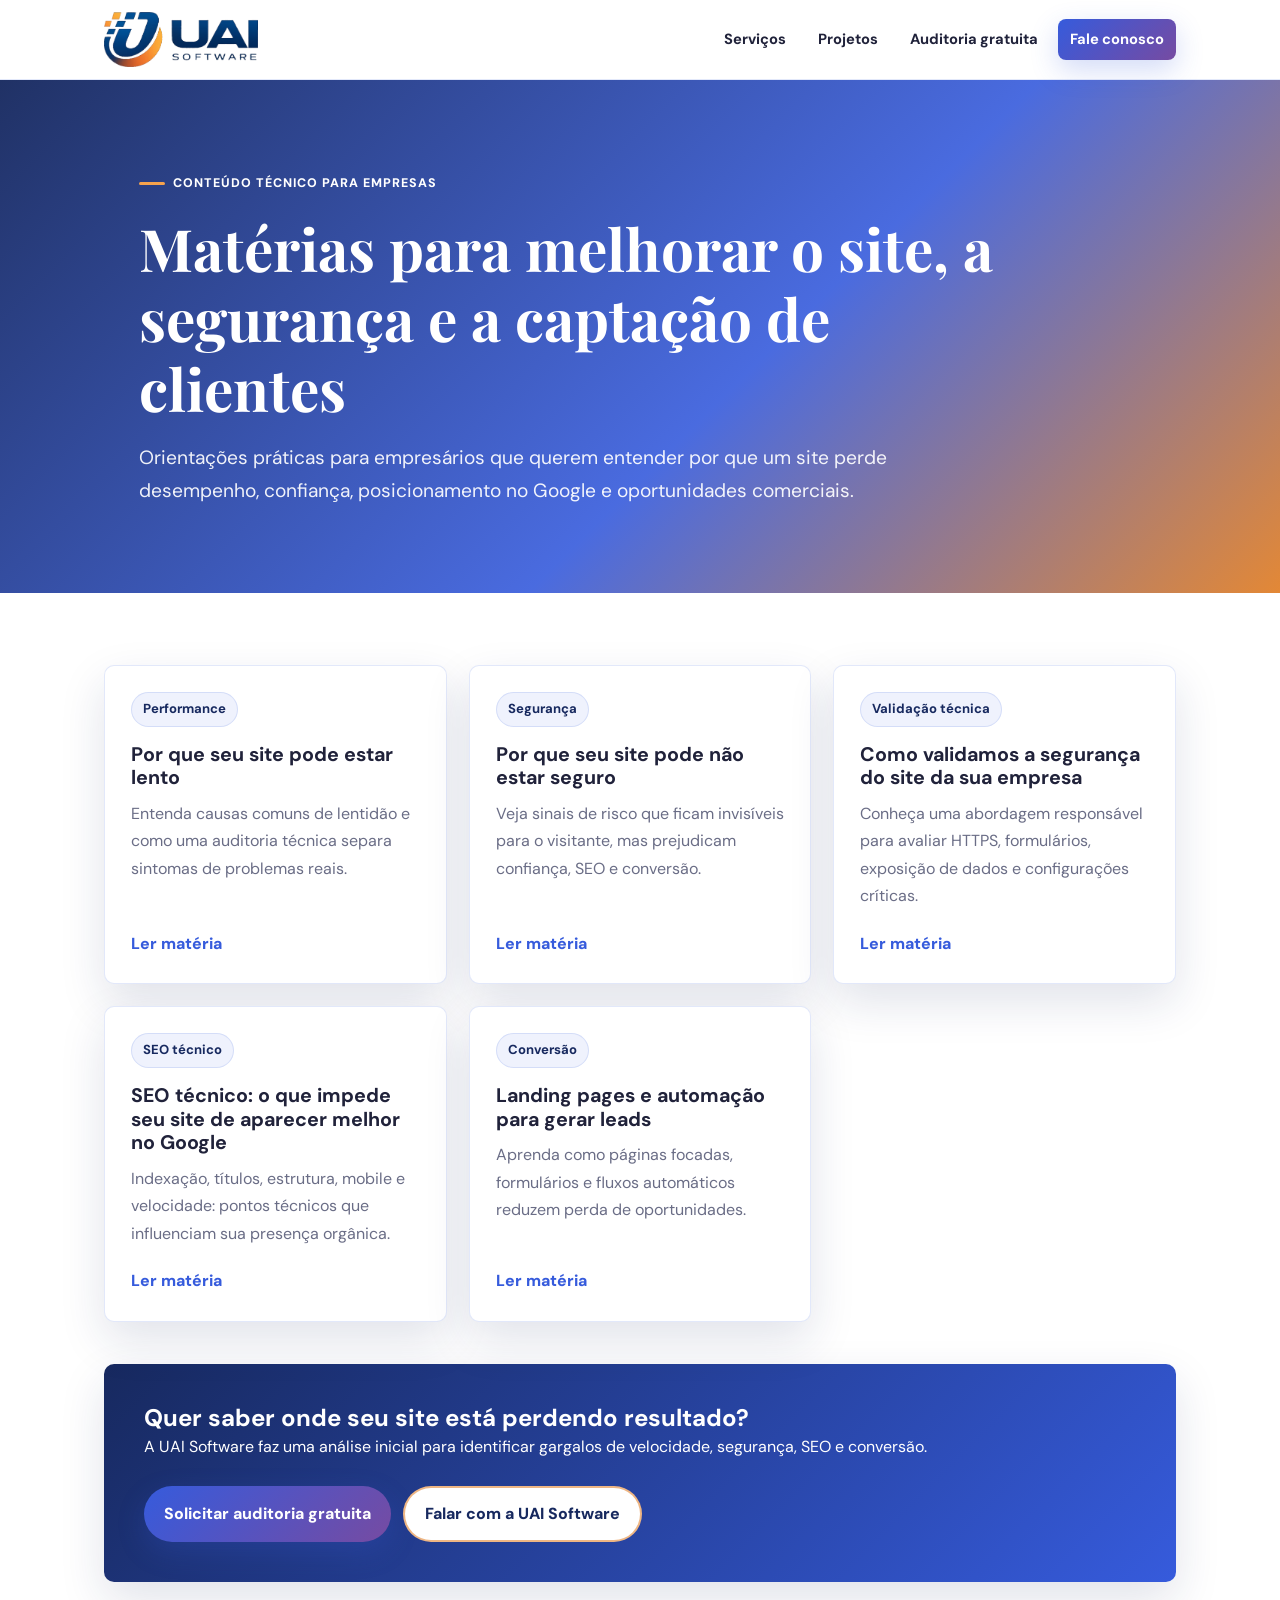
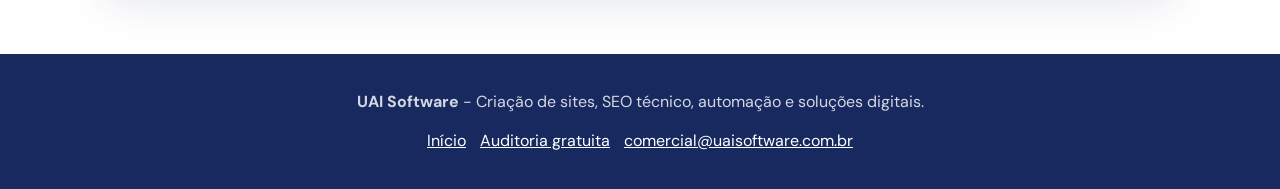
==== materias/index.html @ 0e141f02 "Adiciona materias SEO sobre servicos digitais" ====
<!DOCTYPE html>
<html lang="pt-BR" prefix="og: https://ogp.me/ns#">
<head>
  <meta charset="UTF-8">
  <meta name="viewport" content="width=device-width, initial-scale=1.0">
  <title>Matérias sobre sites, SEO e automação | UAI Software</title>
  <meta name="description" content="Conteúdos da UAI Software sobre site lento, segurança, SEO técnico, landing pages e automação digital para empresas.">
  <meta name="robots" content="index, follow, max-snippet:-1, max-image-preview:large">
  <link rel="canonical" href="https://uaisoftware.com.br/materias/">
  <meta property="og:type" content="website">
  <meta property="og:site_name" content="UAI Software">
  <meta property="og:title" content="Matérias sobre sites, SEO e automação | UAI Software">
  <meta property="og:description" content="Aprenda a identificar problemas de performance, segurança, SEO e conversão no site da sua empresa.">
  <meta property="og:url" content="https://uaisoftware.com.br/materias/">
  <meta property="og:image" content="https://uaisoftware.com.br/assets/uai-software-logo.webp">
  <meta property="og:locale" content="pt_BR">
  <link rel="preconnect" href="https://fonts.googleapis.com">
  <link rel="preconnect" href="https://fonts.gstatic.com" crossorigin>
  <link href="https://fonts.googleapis.com/css2?family=DM+Sans:wght@400;500;700;800&family=Playfair+Display:wght@700&display=swap" rel="stylesheet">
  <link rel="stylesheet" href="materias.css">
  <script type="application/ld+json">{"@context":"https://schema.org","@type":"CollectionPage","name":"Matérias sobre sites, SEO e automação","url":"https://uaisoftware.com.br/materias/","publisher":{"@type":"Organization","name":"UAI Software","url":"https://uaisoftware.com.br/","logo":{"@type":"ImageObject","url":"https://uaisoftware.com.br/assets/uai-software-logo.webp"}}}</script>
</head>
<body>
  <header class="site-header"><nav class="nav" aria-label="Menu principal"><a class="brand" href="../index.html" aria-label="UAI Software"><img src="../assets/uai-software-logo.webp" alt="UAI Software" width="154" height="56"></a><ul class="nav-links"><li><a href="../index.html#servicos">Serviços</a></li><li><a href="../index.html#projetos">Projetos</a></li><li><a href="../auditoria.html">Auditoria gratuita</a></li><li><a class="nav-cta" href="../index.html#contato">Fale conosco</a></li></ul></nav></header>
  <main>
    <section class="hero"><div class="hero-inner"><span class="kicker">Conteúdo técnico para empresas</span><h1>Matérias para melhorar o site, a segurança e a captação de clientes</h1><p>Orientações práticas para empresários que querem entender por que um site perde desempenho, confiança, posicionamento no Google e oportunidades comerciais.</p></div></section>
    <section class="wrap"><div class="listing-grid">
      <article class="listing-card"><span class="tag">Performance</span><h2>Por que seu site pode estar lento</h2><p>Entenda causas comuns de lentidão e como uma auditoria técnica separa sintomas de problemas reais.</p><a href="por-que-seu-site-pode-estar-lento.html">Ler matéria</a></article>
      <article class="listing-card"><span class="tag">Segurança</span><h2>Por que seu site pode não estar seguro</h2><p>Veja sinais de risco que ficam invisíveis para o visitante, mas prejudicam confiança, SEO e conversão.</p><a href="por-que-seu-site-nao-parece-seguro.html">Ler matéria</a></article>
      <article class="listing-card"><span class="tag">Validação técnica</span><h2>Como validamos a segurança do site da sua empresa</h2><p>Conheça uma abordagem responsável para avaliar HTTPS, formulários, exposição de dados e configurações críticas.</p><a href="como-validamos-a-seguranca-do-site-da-sua-empresa.html">Ler matéria</a></article>
      <article class="listing-card"><span class="tag">SEO técnico</span><h2>SEO técnico: o que impede seu site de aparecer melhor no Google</h2><p>Indexação, títulos, estrutura, mobile e velocidade: pontos técnicos que influenciam sua presença orgânica.</p><a href="seo-tecnico-para-aparecer-no-google.html">Ler matéria</a></article>
      <article class="listing-card"><span class="tag">Conversão</span><h2>Landing pages e automação para gerar leads</h2><p>Aprenda como páginas focadas, formulários e fluxos automáticos reduzem perda de oportunidades.</p><a href="landing-pages-e-automacao-para-gerar-leads.html">Ler matéria</a></article>
    </div><div class="cta-band"><h2>Quer saber onde seu site está perdendo resultado?</h2><p>A UAI Software faz uma análise inicial para identificar gargalos de velocidade, segurança, SEO e conversão.</p><div class="button-row"><a class="button-primary" href="../auditoria.html">Solicitar auditoria gratuita</a><a class="button-secondary" href="../index.html#contato">Falar com a UAI Software</a></div></div></section>
  </main>
  <footer class="site-footer"><div class="wrap"><p><strong>UAI Software</strong> - Criação de sites, SEO técnico, automação e soluções digitais.</p><div class="footer-links"><a href="../index.html">Início</a><a href="../auditoria.html">Auditoria gratuita</a><a href="mailto:comercial@uaisoftware.com.br">comercial@uaisoftware.com.br</a></div></div></footer>
</body>
</html>
---- materias/materias.css ----
*,*::before,*::after{box-sizing:border-box;margin:0;padding:0}:root{--blue:#365bdc;--blue-dark:#17295f;--purple:#667eea;--violet:#764ba2;--orange:#e07b20;--text:#20223a;--body:#44465c;--muted:#6a6d86;--soft:#f7f8fd;--card:#fff;--border:rgba(54,91,220,.14);--shadow:0 18px 46px rgba(23,41,95,.13)}body{font-family:'DM Sans',Arial,sans-serif;color:var(--body);background:#fff;line-height:1.72}a{color:var(--blue)}a:hover{color:var(--orange)}.site-header{position:sticky;top:0;z-index:20;background:rgba(255,255,255,.94);border-bottom:1px solid var(--border);backdrop-filter:blur(12px)}.nav{max-width:1120px;margin:0 auto;min-height:68px;padding:12px 24px;display:flex;align-items:center;justify-content:space-between;gap:22px}.brand img{width:154px;height:auto;display:block}.nav-links{display:flex;align-items:center;gap:8px;list-style:none;flex-wrap:wrap;justify-content:flex-end}.nav-links a{display:inline-flex;align-items:center;min-height:38px;padding:8px 12px;border-radius:8px;color:var(--text);font-size:.92rem;font-weight:700;text-decoration:none}.nav-links a:hover{background:rgba(224,123,32,.1);color:var(--blue-dark)}.nav-links .nav-cta,.button-primary{background:linear-gradient(135deg,var(--blue),var(--violet));color:#fff;box-shadow:0 10px 28px rgba(54,91,220,.22)}.hero{background:linear-gradient(135deg,rgba(23,41,95,.96),rgba(54,91,220,.9) 58%,rgba(224,123,32,.9));color:#fff}.hero-inner{max-width:1050px;margin:0 auto;padding:clamp(54px,8vw,86px) 24px}.kicker{display:inline-flex;align-items:center;gap:8px;color:#fff;font-weight:800;font-size:.78rem;letter-spacing:.08em;text-transform:uppercase;margin-bottom:18px}.kicker::before{content:'';width:26px;height:3px;border-radius:999px;background:#f6a34d}h1,h2,h3{color:var(--text);line-height:1.2}.hero h1{max-width:860px;color:#fff;font-family:'Playfair Display',Georgia,serif;font-size:clamp(2rem,5vw,3.65rem);margin-bottom:18px}.hero p{max-width:760px;color:rgba(255,255,255,.92);font-size:clamp(1rem,2vw,1.2rem)}.article-meta{margin-top:24px;display:flex;flex-wrap:wrap;gap:10px}.article-meta span,.tag{display:inline-flex;align-items:center;min-height:30px;padding:5px 11px;border-radius:999px;background:rgba(255,255,255,.16);border:1px solid rgba(255,255,255,.28);color:#fff;font-size:.82rem;font-weight:700}.wrap{max-width:1120px;margin:0 auto;padding:clamp(42px,7vw,72px) 24px}.article-layout{display:grid;grid-template-columns:minmax(0,1fr) 300px;gap:36px;align-items:start}.article-card,.side-card,.listing-card,.cta-band{background:var(--card);border:1px solid var(--border);border-radius:10px;box-shadow:var(--shadow)}.article-card{padding:clamp(28px,5vw,52px)}.article-content p,.article-content ul{margin-bottom:20px}.article-content h2{font-family:'Playfair Display',Georgia,serif;font-size:clamp(1.45rem,3vw,2rem);margin:34px 0 14px}.article-content ul{padding-left:22px}.article-content li+li{margin-top:8px}.lead{font-size:1.08rem;color:var(--text);border-left:4px solid var(--orange);padding-left:18px;margin-bottom:28px}.note{background:linear-gradient(135deg,rgba(54,91,220,.08),rgba(224,123,32,.08));border-left:4px solid var(--blue);border-radius:8px;padding:18px 20px;margin:26px 0;color:var(--text)}.side-card{padding:22px;position:sticky;top:92px}.side-card h2{font-size:1.05rem;margin-bottom:10px}.side-card p{color:var(--muted);font-size:.92rem;margin-bottom:16px}.side-card ul{list-style:none;display:grid;gap:10px}.side-card a{display:block;padding:10px 12px;border-radius:8px;background:var(--soft);text-decoration:none;font-weight:700;font-size:.9rem}.button-row{display:flex;flex-wrap:wrap;gap:12px;margin-top:26px}.button-primary,.button-secondary{display:inline-flex;align-items:center;justify-content:center;min-height:46px;padding:12px 20px;border-radius:999px;font-weight:800;text-decoration:none}.button-secondary{border:2px solid rgba(224,123,32,.55);color:var(--blue-dark);background:#fff}.listing-grid{display:grid;grid-template-columns:repeat(auto-fit,minmax(260px,1fr));gap:22px}.listing-card{padding:26px;display:flex;flex-direction:column}.listing-card .tag{align-self:flex-start;background:rgba(54,91,220,.08);border-color:rgba(54,91,220,.14);color:var(--blue-dark);margin-bottom:16px}.listing-card h2,.listing-card h3{font-size:1.23rem;margin-bottom:10px}.listing-card p{color:var(--muted);margin-bottom:20px}.listing-card a{margin-top:auto;font-weight:800;text-decoration:none}.cta-band{margin-top:42px;padding:clamp(26px,5vw,40px);background:linear-gradient(135deg,var(--blue-dark),var(--blue));color:#fff;border:none}.cta-band h2,.cta-band p{color:#fff}.site-footer{background:var(--blue-dark);color:rgba(255,255,255,.82);text-align:center}.site-footer .wrap{padding-top:34px;padding-bottom:34px}.site-footer a{color:#fff}.footer-links{display:flex;justify-content:center;flex-wrap:wrap;gap:14px;margin-top:12px}@media(max-width:840px){.nav{align-items:flex-start;flex-direction:column}.nav-links{justify-content:flex-start}.article-layout{grid-template-columns:1fr}.side-card{position:static}}
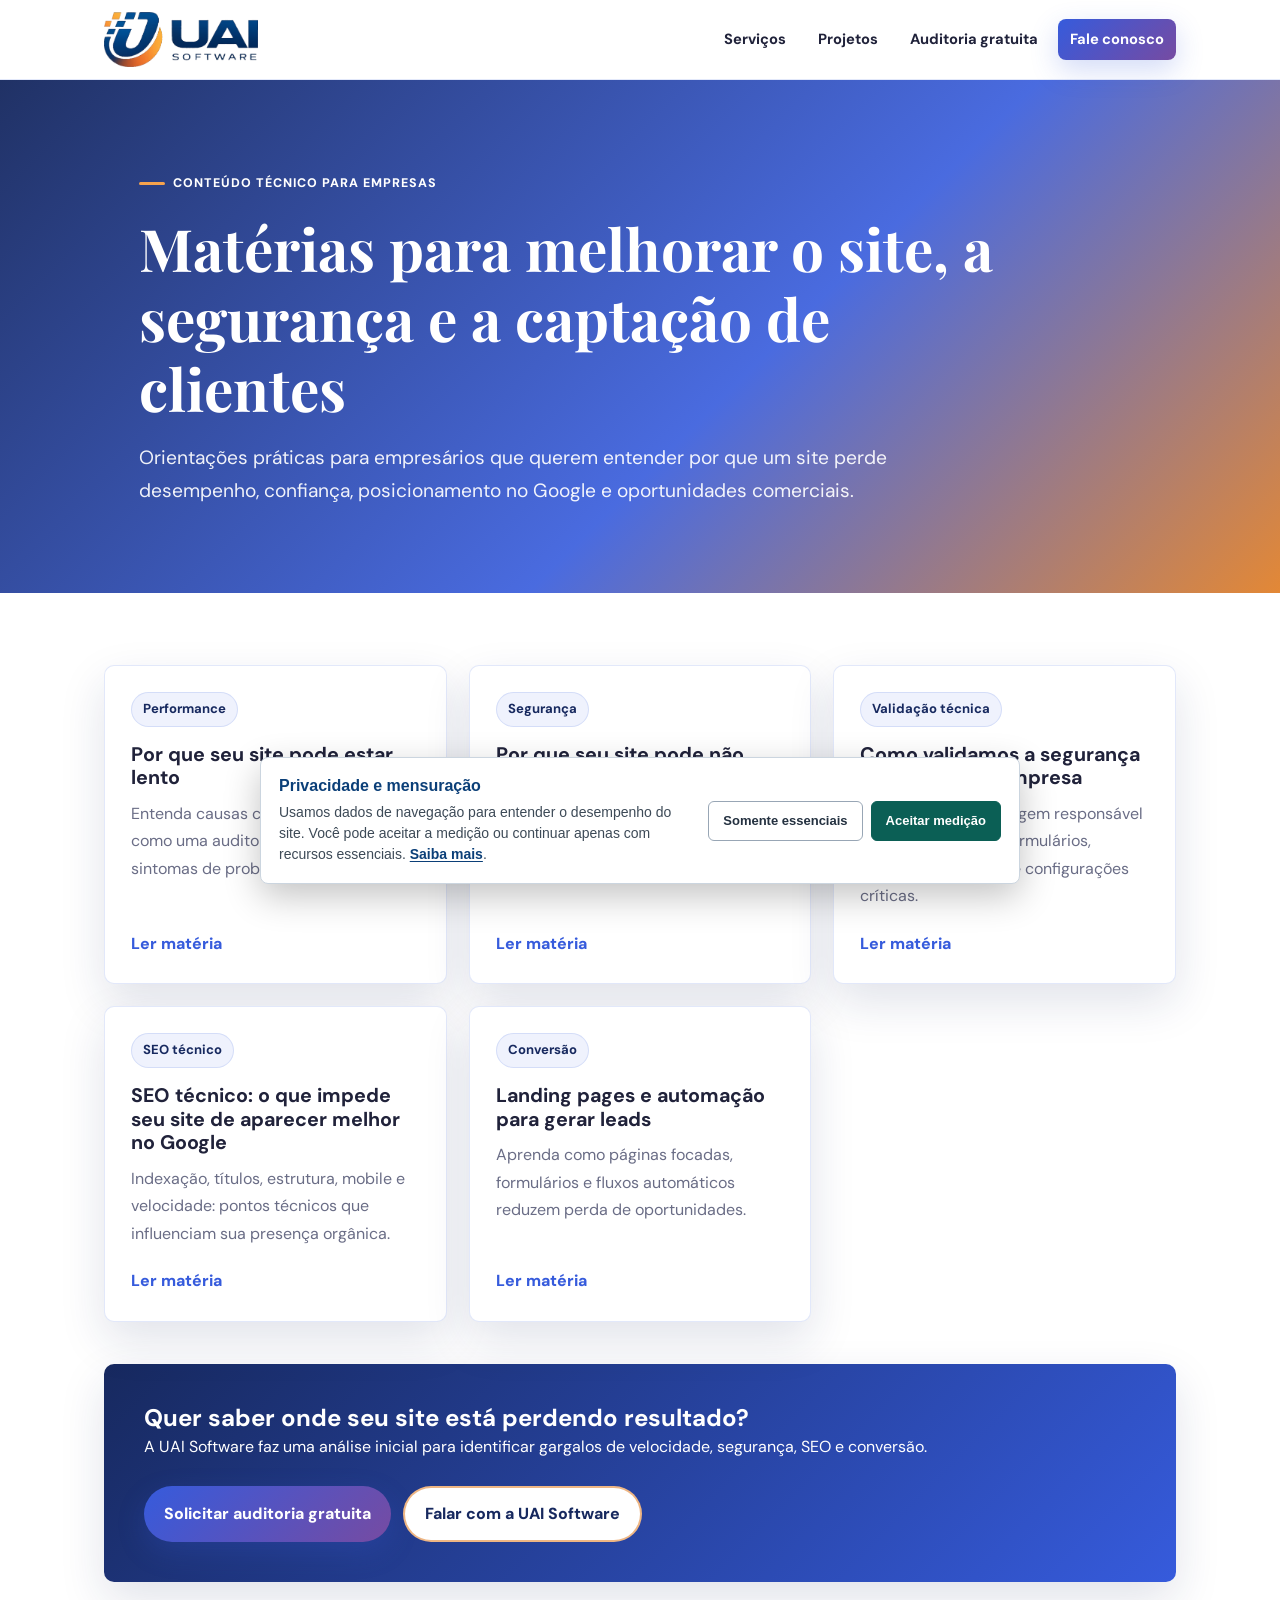
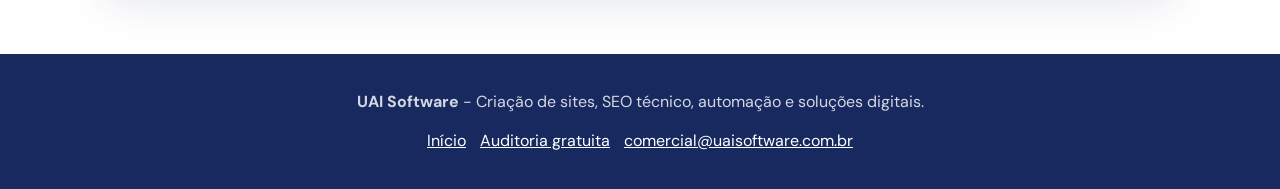
==== commit 2ed5d8d8: "Corrige mensuracao do Analytics e conversoes" ====
--- a/materias/index.html
+++ b/materias/index.html
@@ -18,6 +18,8 @@
   <link rel="preconnect" href="https://fonts.gstatic.com" crossorigin>
   <link href="https://fonts.googleapis.com/css2?family=DM+Sans:wght@400;500;700;800&family=Playfair+Display:wght@700&display=swap" rel="stylesheet">
   <link rel="stylesheet" href="materias.css">
+  <link rel="stylesheet" href="/assets/analytics.css?v=20260724-1">
+  <script src="/assets/analytics.js?v=20260724-1"></script>
   <script type="application/ld+json">{"@context":"https://schema.org","@type":"CollectionPage","name":"Matérias sobre sites, SEO e automação","url":"https://uaisoftware.com.br/materias/","publisher":{"@type":"Organization","name":"UAI Software","url":"https://uaisoftware.com.br/","logo":{"@type":"ImageObject","url":"https://uaisoftware.com.br/assets/uai-software-logo.webp"}}}</script>
 </head>
 <body>
@@ -34,4 +36,4 @@
   </main>
   <footer class="site-footer"><div class="wrap"><p><strong>UAI Software</strong> - Criação de sites, SEO técnico, automação e soluções digitais.</p><div class="footer-links"><a href="../index.html">Início</a><a href="../auditoria.html">Auditoria gratuita</a><a href="mailto:comercial@uaisoftware.com.br">comercial@uaisoftware.com.br</a></div></div></footer>
 </body>
-</html>+</html>
--- a/assets/analytics.css
+++ b/assets/analytics.css
@@ -0,0 +1,139 @@
+.uai-privacy-panel,
+.uai-privacy-manage,
+.uai-privacy-button {
+    box-sizing: border-box;
+    font-family: Arial, sans-serif;
+    letter-spacing: 0;
+}
+
+.uai-privacy-panel[hidden],
+.uai-privacy-manage[hidden] {
+    display: none !important;
+}
+
+.uai-privacy-panel {
+    position: fixed;
+    z-index: 10000;
+    right: 16px;
+    bottom: 16px;
+    left: 16px;
+    display: flex;
+    align-items: center;
+    justify-content: space-between;
+    gap: 24px;
+    width: min(760px, calc(100% - 32px));
+    max-height: calc(100vh - 32px);
+    margin: 0 auto;
+    padding: 18px;
+    overflow: auto;
+    color: #18212b;
+    background: #ffffff;
+    border: 1px solid #cbd5df;
+    border-radius: 8px;
+    box-shadow: 0 12px 36px rgba(0, 0, 0, 0.24);
+}
+
+.uai-privacy-panel__copy {
+    min-width: 0;
+}
+
+.uai-privacy-panel__copy strong {
+    display: block;
+    margin: 0 0 6px;
+    color: #0b3f78;
+    font-size: 16px;
+    line-height: 1.25;
+}
+
+.uai-privacy-panel__copy p {
+    margin: 0;
+    color: #3d4a57;
+    font-size: 14px;
+    line-height: 1.5;
+}
+
+.uai-privacy-panel__copy a {
+    color: #0b3f78;
+    font-weight: 700;
+    text-decoration: underline;
+    text-underline-offset: 2px;
+}
+
+.uai-privacy-panel__actions {
+    display: flex;
+    flex: 0 0 auto;
+    gap: 8px;
+}
+
+.uai-privacy-button,
+.uai-privacy-manage {
+    min-height: 40px;
+    padding: 9px 14px;
+    border: 1px solid transparent;
+    border-radius: 6px;
+    cursor: pointer;
+    font-size: 13px;
+    font-weight: 700;
+    line-height: 1.2;
+}
+
+.uai-privacy-button--primary {
+    color: #ffffff;
+    background: #0b5f55;
+    border-color: #0b5f55;
+}
+
+.uai-privacy-button--secondary {
+    color: #243140;
+    background: #ffffff;
+    border-color: #98a6b5;
+}
+
+.uai-privacy-manage {
+    position: fixed;
+    z-index: 9999;
+    bottom: 12px;
+    left: 12px;
+    min-height: 32px;
+    padding: 6px 10px;
+    color: #ffffff;
+    background: #253240;
+    border-color: rgba(255, 255, 255, 0.35);
+    box-shadow: 0 4px 16px rgba(0, 0, 0, 0.2);
+    font-size: 12px;
+}
+
+.uai-privacy-button:hover,
+.uai-privacy-manage:hover {
+    filter: brightness(0.94);
+}
+
+.uai-privacy-button:focus-visible,
+.uai-privacy-manage:focus-visible,
+.uai-privacy-panel__copy a:focus-visible {
+    outline: 3px solid #f0b429;
+    outline-offset: 2px;
+}
+
+@media (max-width: 720px) {
+    .uai-privacy-panel {
+        bottom: 76px;
+        flex-direction: column;
+        align-items: stretch;
+        gap: 14px;
+        padding: 16px;
+    }
+
+    .uai-privacy-panel__actions {
+        display: grid;
+        grid-template-columns: 1fr;
+    }
+
+    .uai-privacy-button {
+        width: 100%;
+    }
+
+    .uai-privacy-manage {
+        bottom: 76px;
+    }
+}
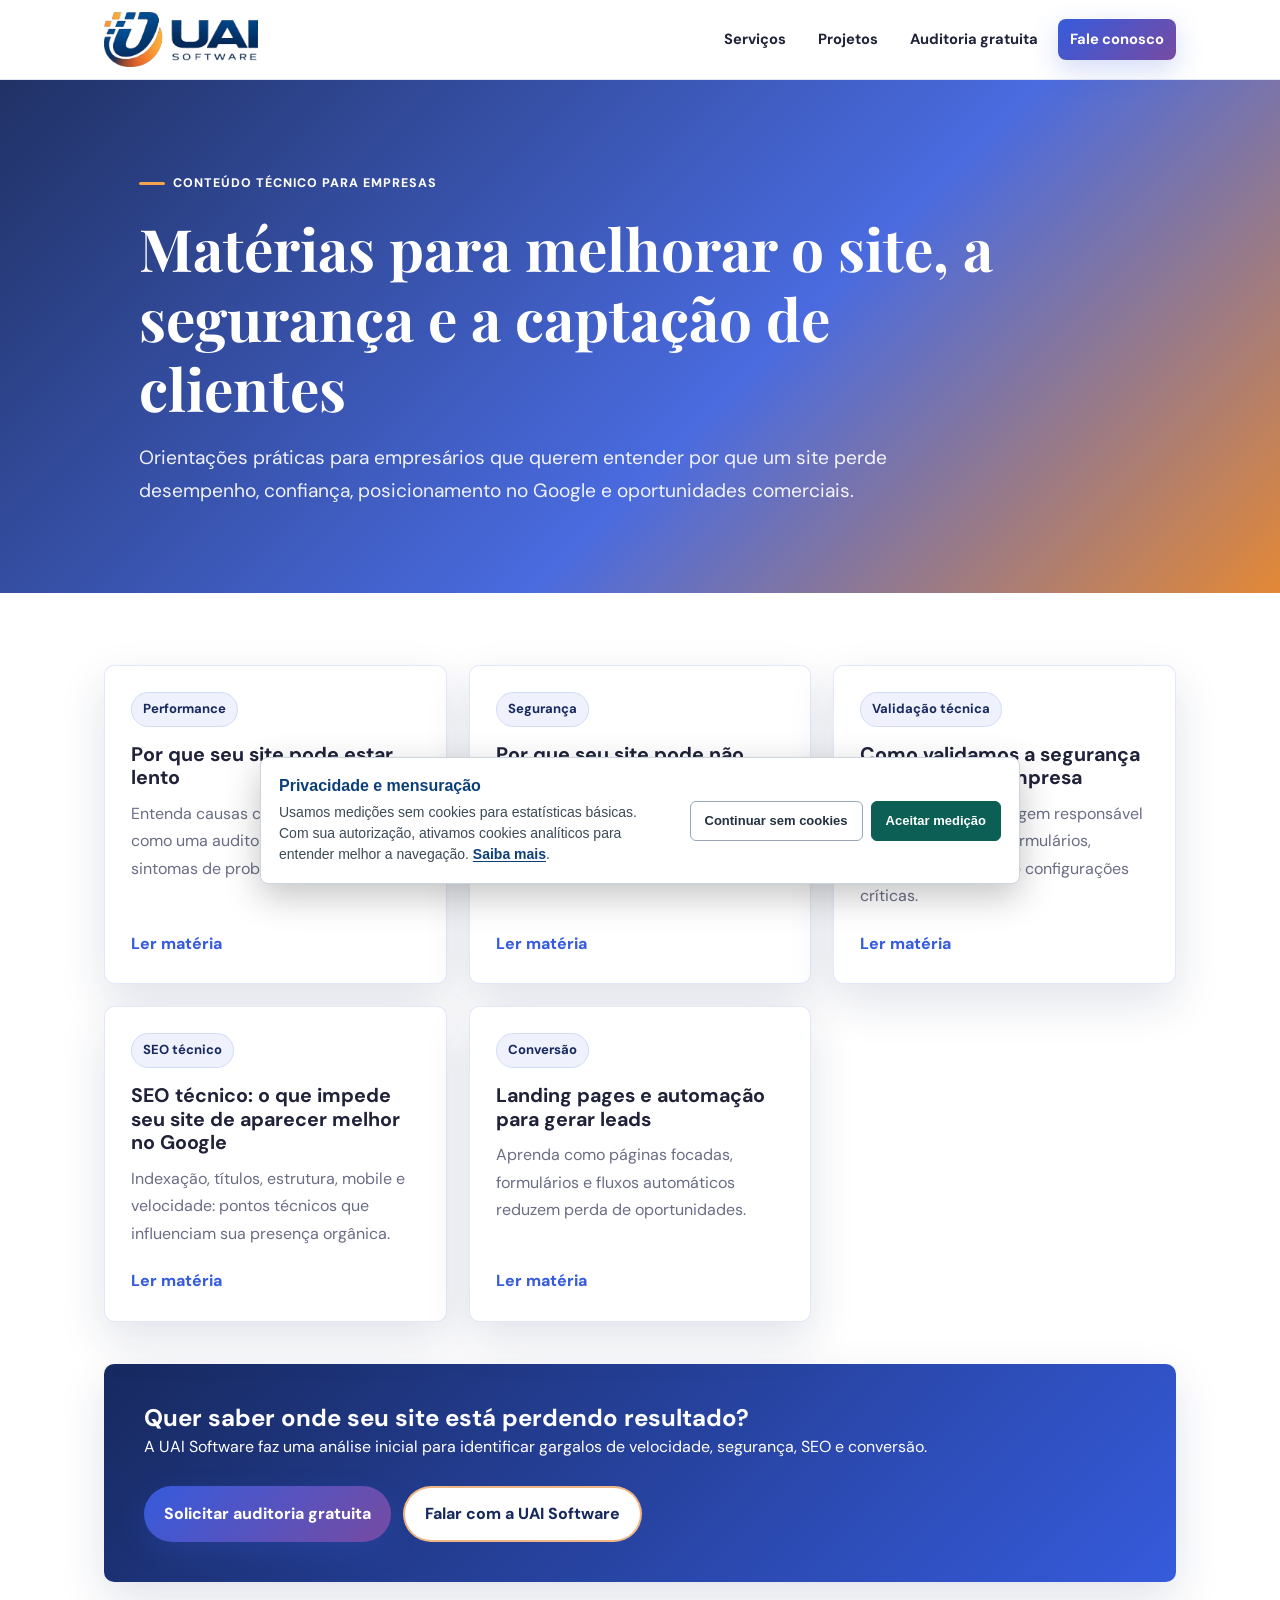
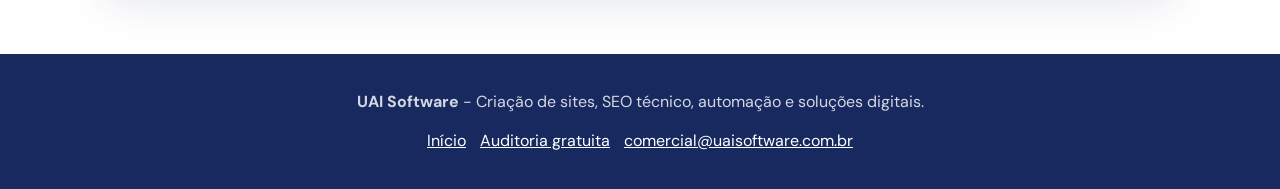
==== commit 4a985adb: "Melhora SEO, mensuracao e desempenho do site" ====
--- a/materias/index.html
+++ b/materias/index.html
@@ -19,7 +19,7 @@
   <link href="https://fonts.googleapis.com/css2?family=DM+Sans:wght@400;500;700;800&family=Playfair+Display:wght@700&display=swap" rel="stylesheet">
   <link rel="stylesheet" href="materias.css">
   <link rel="stylesheet" href="/assets/analytics.css?v=20260724-1">
-  <script src="/assets/analytics.js?v=20260724-1"></script>
+  <script src="/assets/analytics.js?v=20260904-1"></script>
   <script type="application/ld+json">{"@context":"https://schema.org","@type":"CollectionPage","name":"Matérias sobre sites, SEO e automação","url":"https://uaisoftware.com.br/materias/","publisher":{"@type":"Organization","name":"UAI Software","url":"https://uaisoftware.com.br/","logo":{"@type":"ImageObject","url":"https://uaisoftware.com.br/assets/uai-software-logo.webp"}}}</script>
 </head>
 <body>
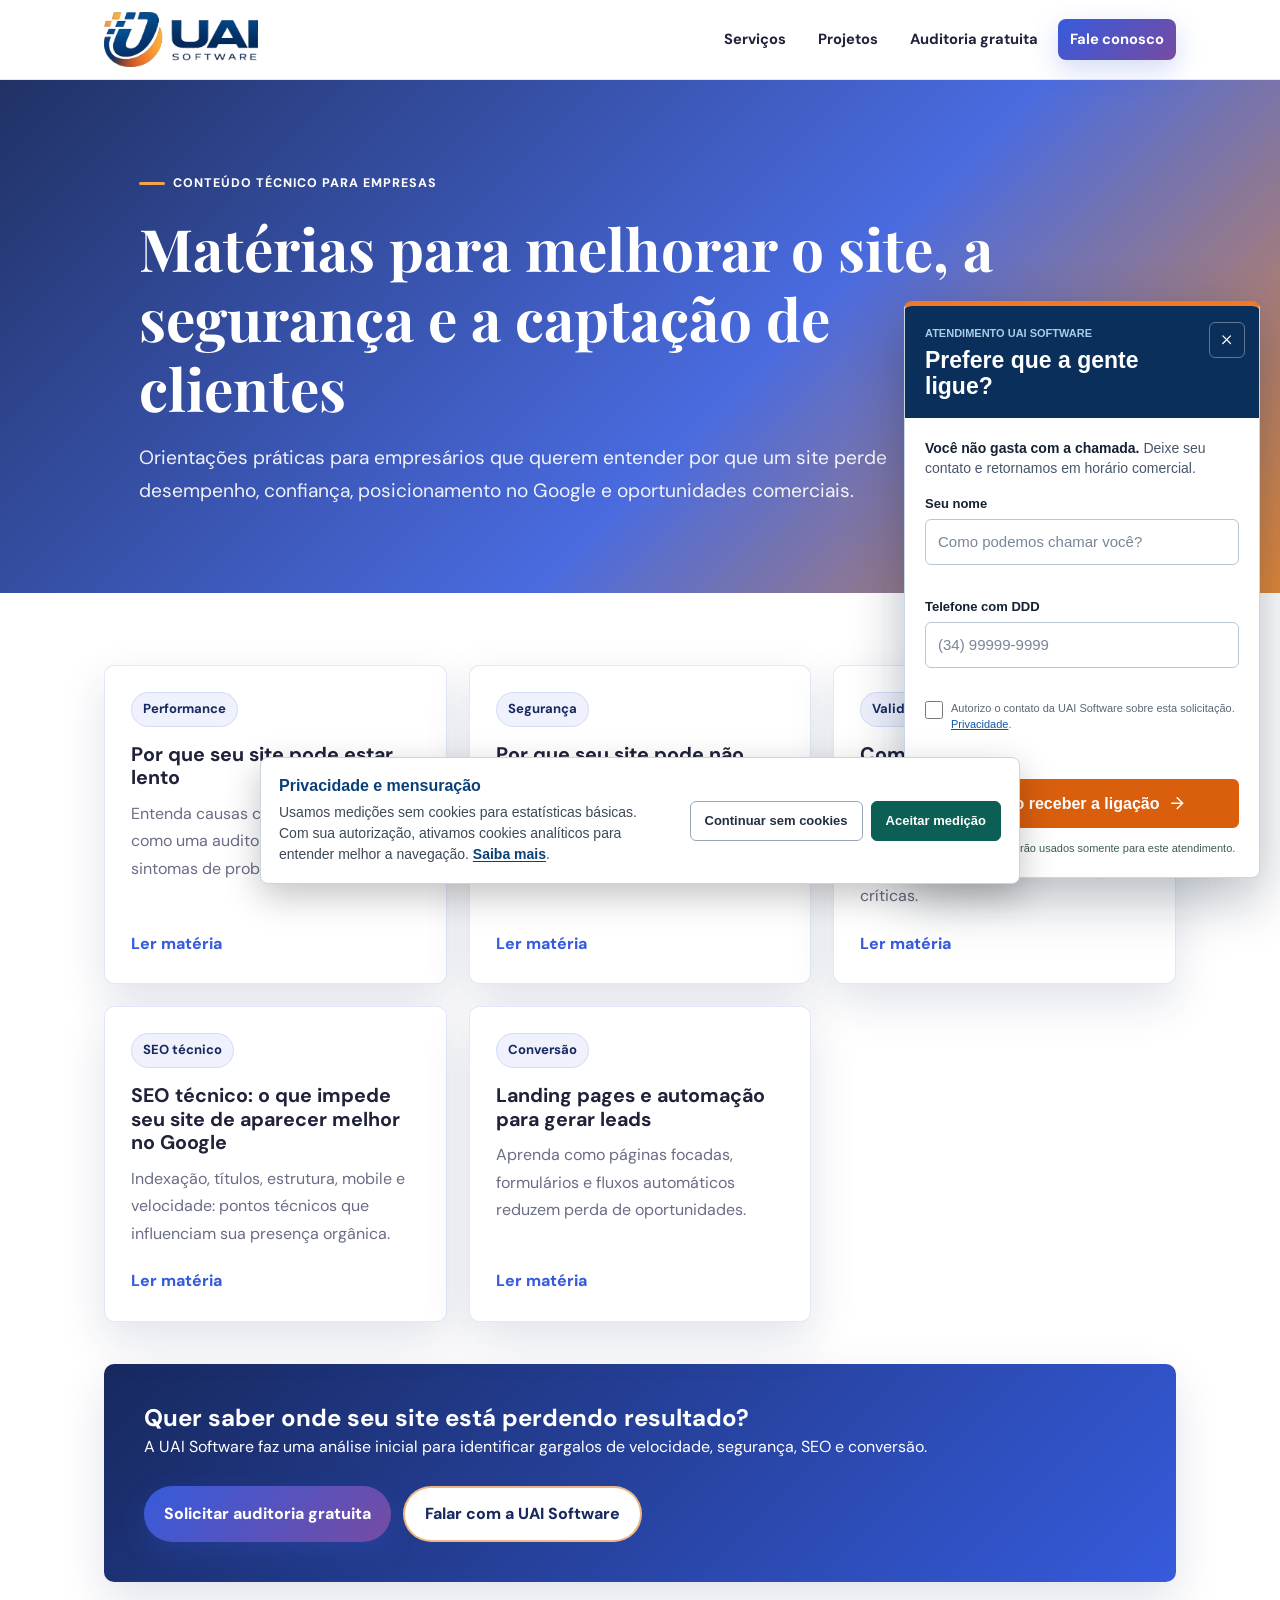
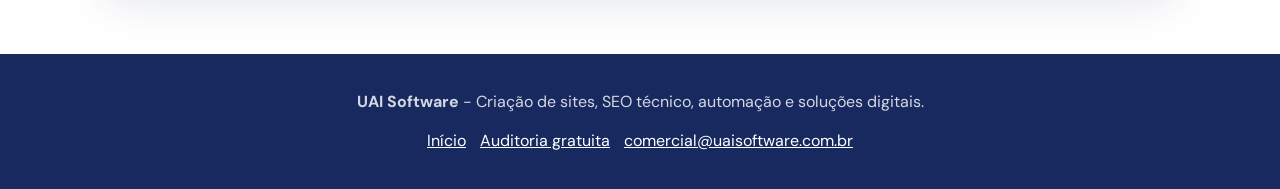
==== commit 9317910c: "Add floating callback lead form" ====
--- a/materias/index.html
+++ b/materias/index.html
@@ -21,6 +21,7 @@
   <link rel="stylesheet" href="/assets/analytics.css?v=20260724-1">
   <script src="/assets/analytics.js?v=20260904-1"></script>
   <script type="application/ld+json">{"@context":"https://schema.org","@type":"CollectionPage","name":"Matérias sobre sites, SEO e automação","url":"https://uaisoftware.com.br/materias/","publisher":{"@type":"Organization","name":"UAI Software","url":"https://uaisoftware.com.br/","logo":{"@type":"ImageObject","url":"https://uaisoftware.com.br/assets/uai-software-logo.webp"}}}</script>
+    <link rel="stylesheet" href="/assets/callback-widget.css?v=20261109-1">
 </head>
 <body>
   <header class="site-header"><nav class="nav" aria-label="Menu principal"><a class="brand" href="../index.html" aria-label="UAI Software"><img src="../assets/uai-software-logo.webp" alt="UAI Software" width="154" height="56"></a><ul class="nav-links"><li><a href="../index.html#servicos">Serviços</a></li><li><a href="../index.html#projetos">Projetos</a></li><li><a href="../auditoria.html">Auditoria gratuita</a></li><li><a class="nav-cta" href="../index.html#contato">Fale conosco</a></li></ul></nav></header>
@@ -35,5 +36,6 @@
     </div><div class="cta-band"><h2>Quer saber onde seu site está perdendo resultado?</h2><p>A UAI Software faz uma análise inicial para identificar gargalos de velocidade, segurança, SEO e conversão.</p><div class="button-row"><a class="button-primary" href="../auditoria.html">Solicitar auditoria gratuita</a><a class="button-secondary" href="../index.html#contato">Falar com a UAI Software</a></div></div></section>
   </main>
   <footer class="site-footer"><div class="wrap"><p><strong>UAI Software</strong> - Criação de sites, SEO técnico, automação e soluções digitais.</p><div class="footer-links"><a href="../index.html">Início</a><a href="../auditoria.html">Auditoria gratuita</a><a href="mailto:comercial@uaisoftware.com.br">comercial@uaisoftware.com.br</a></div></div></footer>
+    <script src="/assets/callback-widget.js?v=20261109-1" defer></script>
 </body>
 </html>
--- a/assets/callback-widget.css
+++ b/assets/callback-widget.css
@@ -0,0 +1,367 @@
+.uai-callback,
+.uai-callback * {
+    box-sizing: border-box;
+}
+
+.uai-callback {
+    position: fixed;
+    right: 20px;
+    bottom: 22px;
+    z-index: 130;
+    color: #142133;
+    font-family: "Segoe UI", Arial, sans-serif;
+    font-size: 16px;
+    line-height: 1.45;
+    letter-spacing: 0;
+}
+
+.uai-callback [hidden] {
+    display: none !important;
+}
+
+.uai-callback svg {
+    width: 1.15em;
+    height: 1.15em;
+    display: block;
+    fill: none;
+    stroke: currentColor;
+    stroke-width: 2;
+    stroke-linecap: round;
+    stroke-linejoin: round;
+}
+
+.uai-callback__launcher {
+    width: 268px;
+    min-height: 68px;
+    padding: 11px 15px;
+    display: flex;
+    align-items: center;
+    gap: 12px;
+    color: #ffffff;
+    background: #0b3f78;
+    border: 1px solid rgba(255, 255, 255, 0.18);
+    border-top: 4px solid #f47721;
+    border-radius: 8px;
+    box-shadow: 0 16px 38px rgba(7, 26, 51, 0.28);
+    font: inherit;
+    text-align: left;
+    cursor: pointer;
+    opacity: 0;
+    transform: translateY(18px);
+    transition: opacity 220ms ease, transform 220ms ease, background 180ms ease;
+}
+
+.uai-callback.is-ready .uai-callback__launcher {
+    opacity: 1;
+    transform: translateY(0);
+}
+
+.uai-callback__launcher:hover {
+    background: #0f5aa6;
+}
+
+.uai-callback__launcher:focus-visible,
+.uai-callback__close:focus-visible,
+.uai-callback__submit:focus-visible,
+.uai-callback input:focus-visible,
+.uai-callback a:focus-visible {
+    outline: 3px solid #f47721;
+    outline-offset: 3px;
+}
+
+.uai-callback__launcher-icon {
+    width: 40px;
+    height: 40px;
+    flex: 0 0 auto;
+    display: grid;
+    place-items: center;
+    color: #0b3f78;
+    background: #ffffff;
+    border-radius: 6px;
+}
+
+.uai-callback__launcher-icon svg {
+    width: 22px;
+    height: 22px;
+}
+
+.uai-callback__launcher strong,
+.uai-callback__launcher small {
+    display: block;
+}
+
+.uai-callback__launcher strong {
+    font-size: 15px;
+    line-height: 1.25;
+}
+
+.uai-callback__launcher small {
+    margin-top: 2px;
+    color: #d8e8f5;
+    font-size: 12px;
+}
+
+.uai-callback[data-state="open"] .uai-callback__launcher {
+    display: none;
+}
+
+.uai-callback__panel {
+    width: min(356px, calc(100vw - 32px));
+    max-height: calc(100vh - 44px);
+    overflow-y: auto;
+    background: #ffffff;
+    border: 1px solid #cbd8e4;
+    border-top: 5px solid #f47721;
+    border-radius: 8px;
+    box-shadow: 0 20px 54px rgba(7, 26, 51, 0.3);
+}
+
+.uai-callback__head {
+    padding: 20px 54px 18px 20px;
+    position: relative;
+    color: #ffffff;
+    background: #0b2f5b;
+}
+
+.uai-callback__kicker {
+    margin: 0 0 5px;
+    color: #a9cce9;
+    font-size: 11px;
+    font-weight: 800;
+    text-transform: uppercase;
+}
+
+.uai-callback__head h2 {
+    margin: 0;
+    color: #ffffff;
+    font-size: 23px;
+    font-weight: 750;
+    line-height: 1.15;
+    letter-spacing: 0;
+}
+
+.uai-callback__close {
+    width: 36px;
+    height: 36px;
+    padding: 0;
+    position: absolute;
+    top: 16px;
+    right: 14px;
+    display: grid;
+    place-items: center;
+    color: #ffffff;
+    background: transparent;
+    border: 1px solid rgba(255, 255, 255, 0.35);
+    border-radius: 6px;
+    cursor: pointer;
+}
+
+.uai-callback__body {
+    padding: 20px;
+}
+
+.uai-callback__promise {
+    margin: 0 0 17px;
+    color: #47566a;
+    font-size: 14px;
+}
+
+.uai-callback__promise strong {
+    color: #142133;
+}
+
+.uai-callback__form {
+    display: grid;
+    gap: 13px;
+}
+
+.uai-callback__field label {
+    margin-bottom: 5px;
+    display: block;
+    color: #142133;
+    font-size: 13px;
+    font-weight: 750;
+}
+
+.uai-callback__field input {
+    width: 100%;
+    min-height: 46px;
+    padding: 10px 12px;
+    color: #142133;
+    background: #ffffff;
+    border: 1px solid #b8c7d6;
+    border-radius: 6px;
+    font: inherit;
+    font-size: 15px;
+}
+
+.uai-callback__field input::placeholder {
+    color: #788697;
+}
+
+.uai-callback__field input:focus {
+    border-color: #0f5aa6;
+    box-shadow: 0 0 0 3px rgba(15, 90, 166, 0.13);
+    outline: 0;
+}
+
+.uai-callback__field input[aria-invalid="true"] {
+    border-color: #b42318;
+}
+
+.uai-callback__error {
+    min-height: 17px;
+    margin: 3px 0 0;
+    color: #b42318;
+    font-size: 11px;
+}
+
+.uai-callback__consent {
+    display: grid;
+    grid-template-columns: 18px 1fr;
+    align-items: start;
+    gap: 8px;
+    color: #5b6878;
+    font-size: 11px;
+    cursor: pointer;
+}
+
+.uai-callback__consent input {
+    width: 18px;
+    height: 18px;
+    margin: 0;
+    accent-color: #0b3f78;
+}
+
+.uai-callback__consent a {
+    color: #0f5aa6;
+}
+
+.uai-callback__submit {
+    width: 100%;
+    min-height: 48px;
+    padding: 11px 16px;
+    display: inline-flex;
+    align-items: center;
+    justify-content: center;
+    gap: 9px;
+    color: #ffffff;
+    background: #d95f0d;
+    border: 2px solid #d95f0d;
+    border-radius: 6px;
+    font: inherit;
+    font-weight: 750;
+    cursor: pointer;
+}
+
+.uai-callback__submit:hover {
+    background: #bf5008;
+    border-color: #bf5008;
+}
+
+.uai-callback__submit:disabled {
+    cursor: wait;
+    opacity: 0.76;
+}
+
+.uai-callback__trust {
+    margin: 0;
+    display: flex;
+    align-items: center;
+    justify-content: center;
+    gap: 6px;
+    color: #3f5b4f;
+    font-size: 11px;
+    text-align: center;
+}
+
+.uai-callback__trust svg {
+    color: #16875c;
+}
+
+.uai-callback__feedback {
+    margin: 0;
+    padding: 10px 12px;
+    color: #7a2e00;
+    background: #fff0e5;
+    border-left: 3px solid #d95f0d;
+    font-size: 12px;
+}
+
+.uai-callback__feedback a {
+    color: #0b3f78;
+    font-weight: 750;
+}
+
+.uai-callback__success {
+    min-height: 235px;
+    padding: 28px 20px;
+    display: grid;
+    align-content: center;
+    justify-items: center;
+    text-align: center;
+}
+
+.uai-callback__success > svg {
+    width: 42px;
+    height: 42px;
+    margin-bottom: 16px;
+    color: #16875c;
+}
+
+.uai-callback__success h3 {
+    margin: 0 0 9px;
+    color: #071a33;
+    font-size: 22px;
+    letter-spacing: 0;
+}
+
+.uai-callback__success p {
+    margin: 0;
+    color: #5b6878;
+    font-size: 14px;
+}
+
+.uai-callback__honeypot {
+    width: 1px !important;
+    height: 1px !important;
+    padding: 0 !important;
+    position: absolute !important;
+    left: -10000px !important;
+    overflow: hidden !important;
+    opacity: 0 !important;
+}
+
+@media (prefers-reduced-motion: reduce) {
+    .uai-callback__launcher {
+        transition: none;
+    }
+}
+
+@media (max-width: 680px) {
+    .uai-callback {
+        right: 12px;
+        bottom: 78px;
+    }
+
+    .uai-callback__launcher {
+        width: 252px;
+        min-height: 62px;
+    }
+
+    .uai-callback__panel {
+        max-height: calc(100vh - 94px);
+    }
+
+    .uai-callback__head {
+        padding: 17px 50px 15px 17px;
+    }
+
+    .uai-callback__head h2 {
+        font-size: 21px;
+    }
+
+    .uai-callback__body {
+        padding: 17px;
+    }
+}
